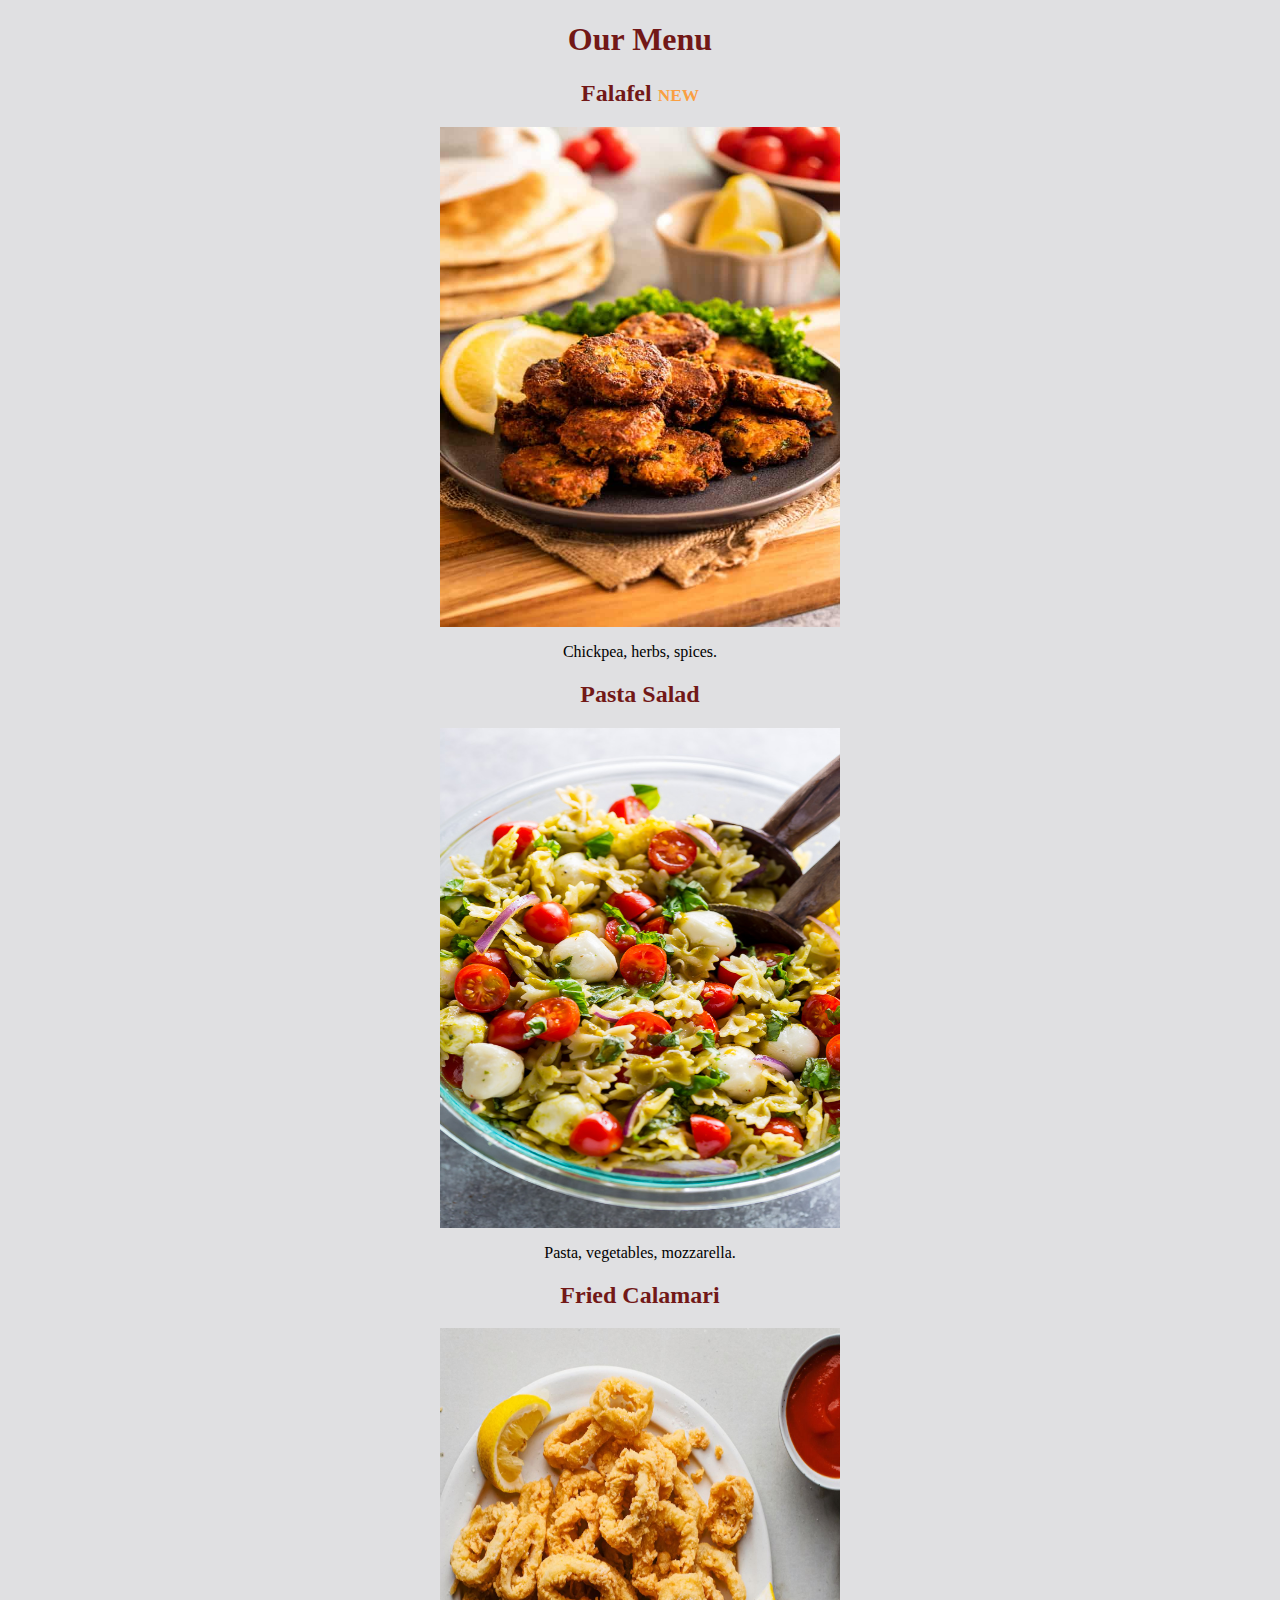
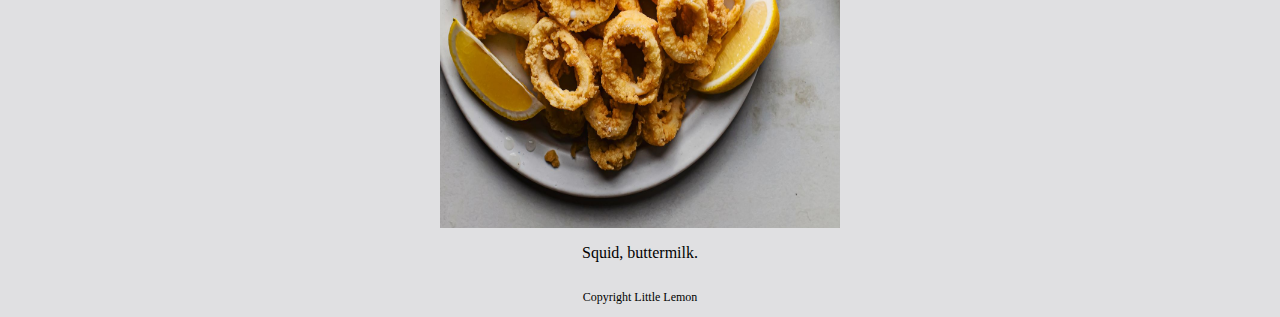
==== Restaurant/index.html @ 843a1fa7 "Added files via upload" ====
<!DOCTYPE html>
<html>
<head>
    <link rel="stylesheet" href="style.css">

    <title>Little Lemon</title>
 
</head>

<body>
    
    <div class="center-text">
    
        <h1>Our Menu</h1>

        <h2>Falafel <span>NEW</span></h2>
        <div>
            <img src="Falafel.jpg" id="logo"
                 width="400" 
                 height="500" />
        </div>
        <p>Chickpea, herbs, spices.</p>
        <h2>Pasta Salad</h2>
        <div>
            <img src="Pasta-Salad.jpg" id="logo"
            width="400" 
            height="500" />
        </div>
        <p>Pasta, vegetables, mozzarella.</p>
        <h2>Fried Calamari</h2>
        <div>
            <img src="fried-calamari.jpeg" id="logo"
            width="400" 
            height="500" />
        </div>
        <p>Squid, buttermilk.</p>
    </div>
    <div class="center-text">
        <p id="copyright">
            Copyright Little Lemon
        </p>
    </div>
</body>
</html>
---- Restaurant/style.css ----
body {
    background-color: #e0e0e2;
}

h1 {
    color: #721817
}

h2{
    color: #721817;
}


.center-text{
    text-align: center;
}
#logo {
    margin-left: auto;
    margin-right: auto;
    display: block;
}
h2>span{
    font-size: 0.72em;
    color: #FA9F42;
}

#copyright {
    font-size: 0.75em;
    padding-top: 12px;
}
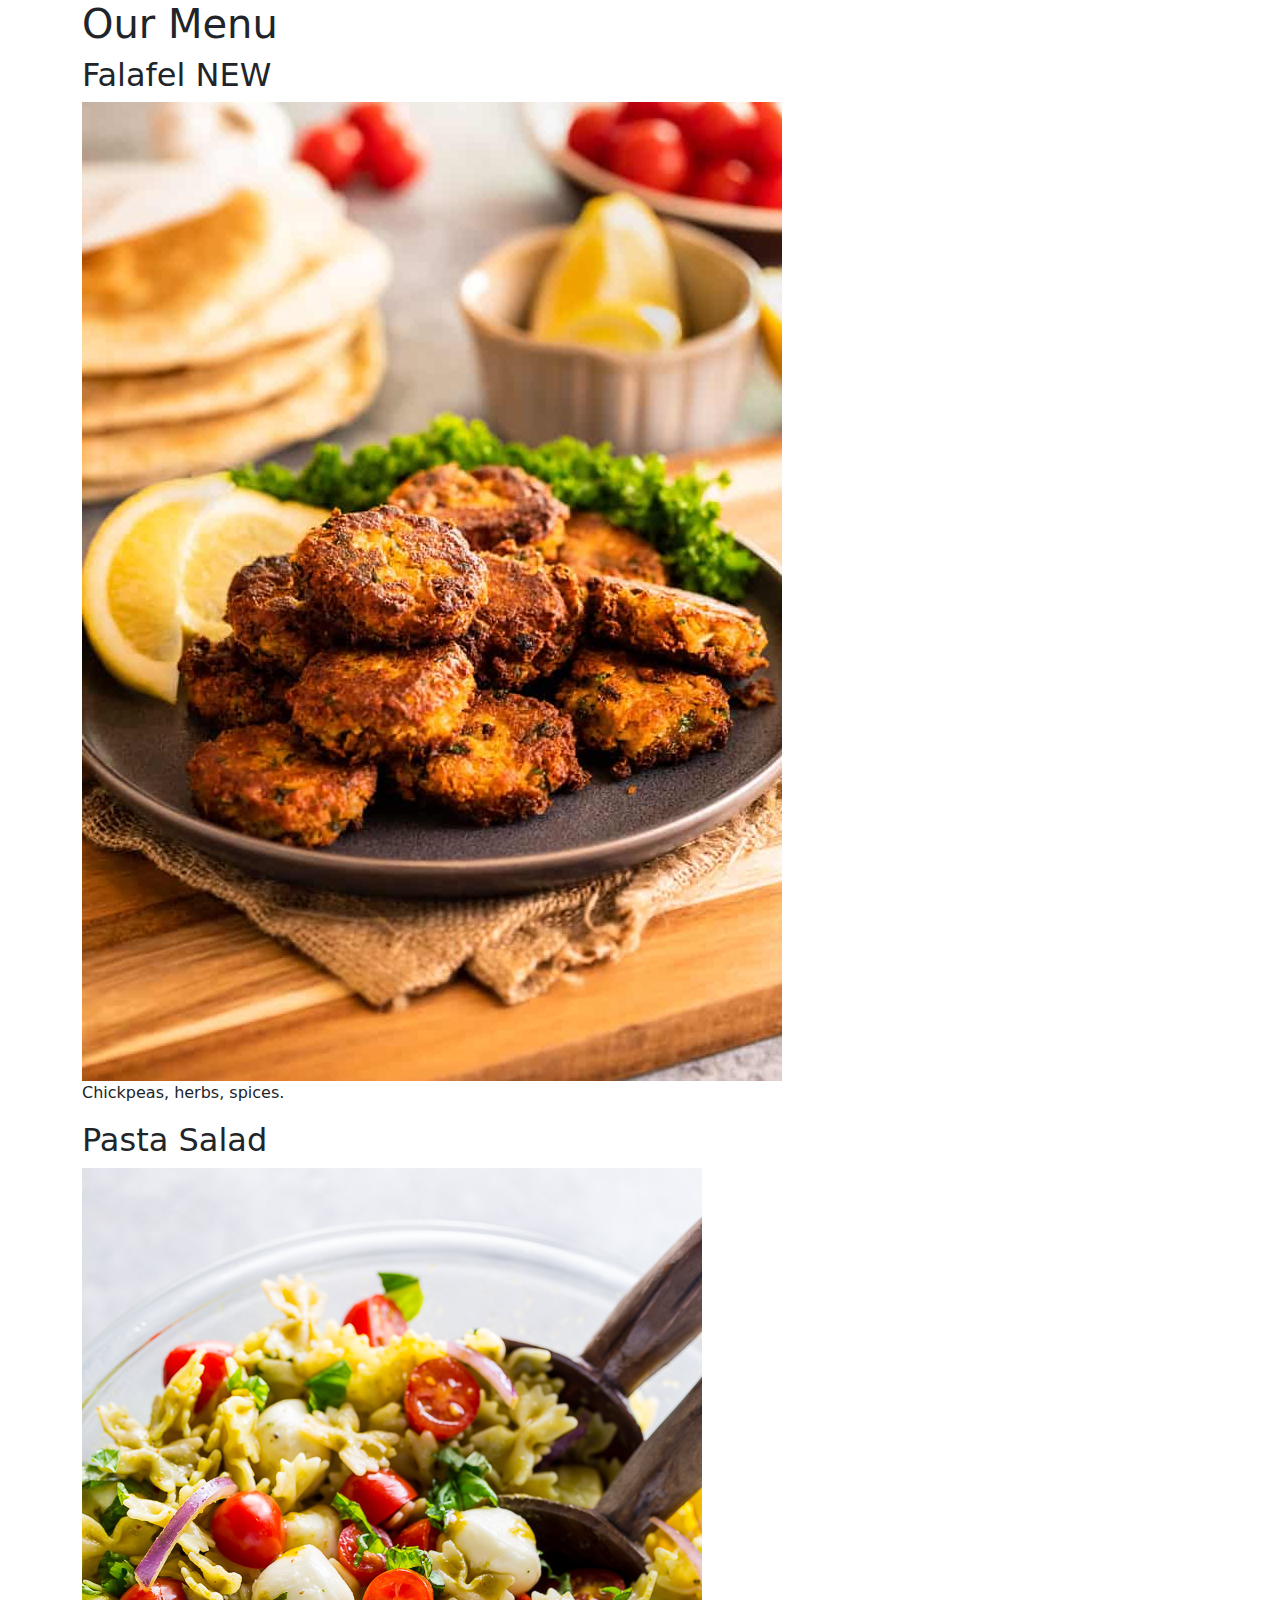
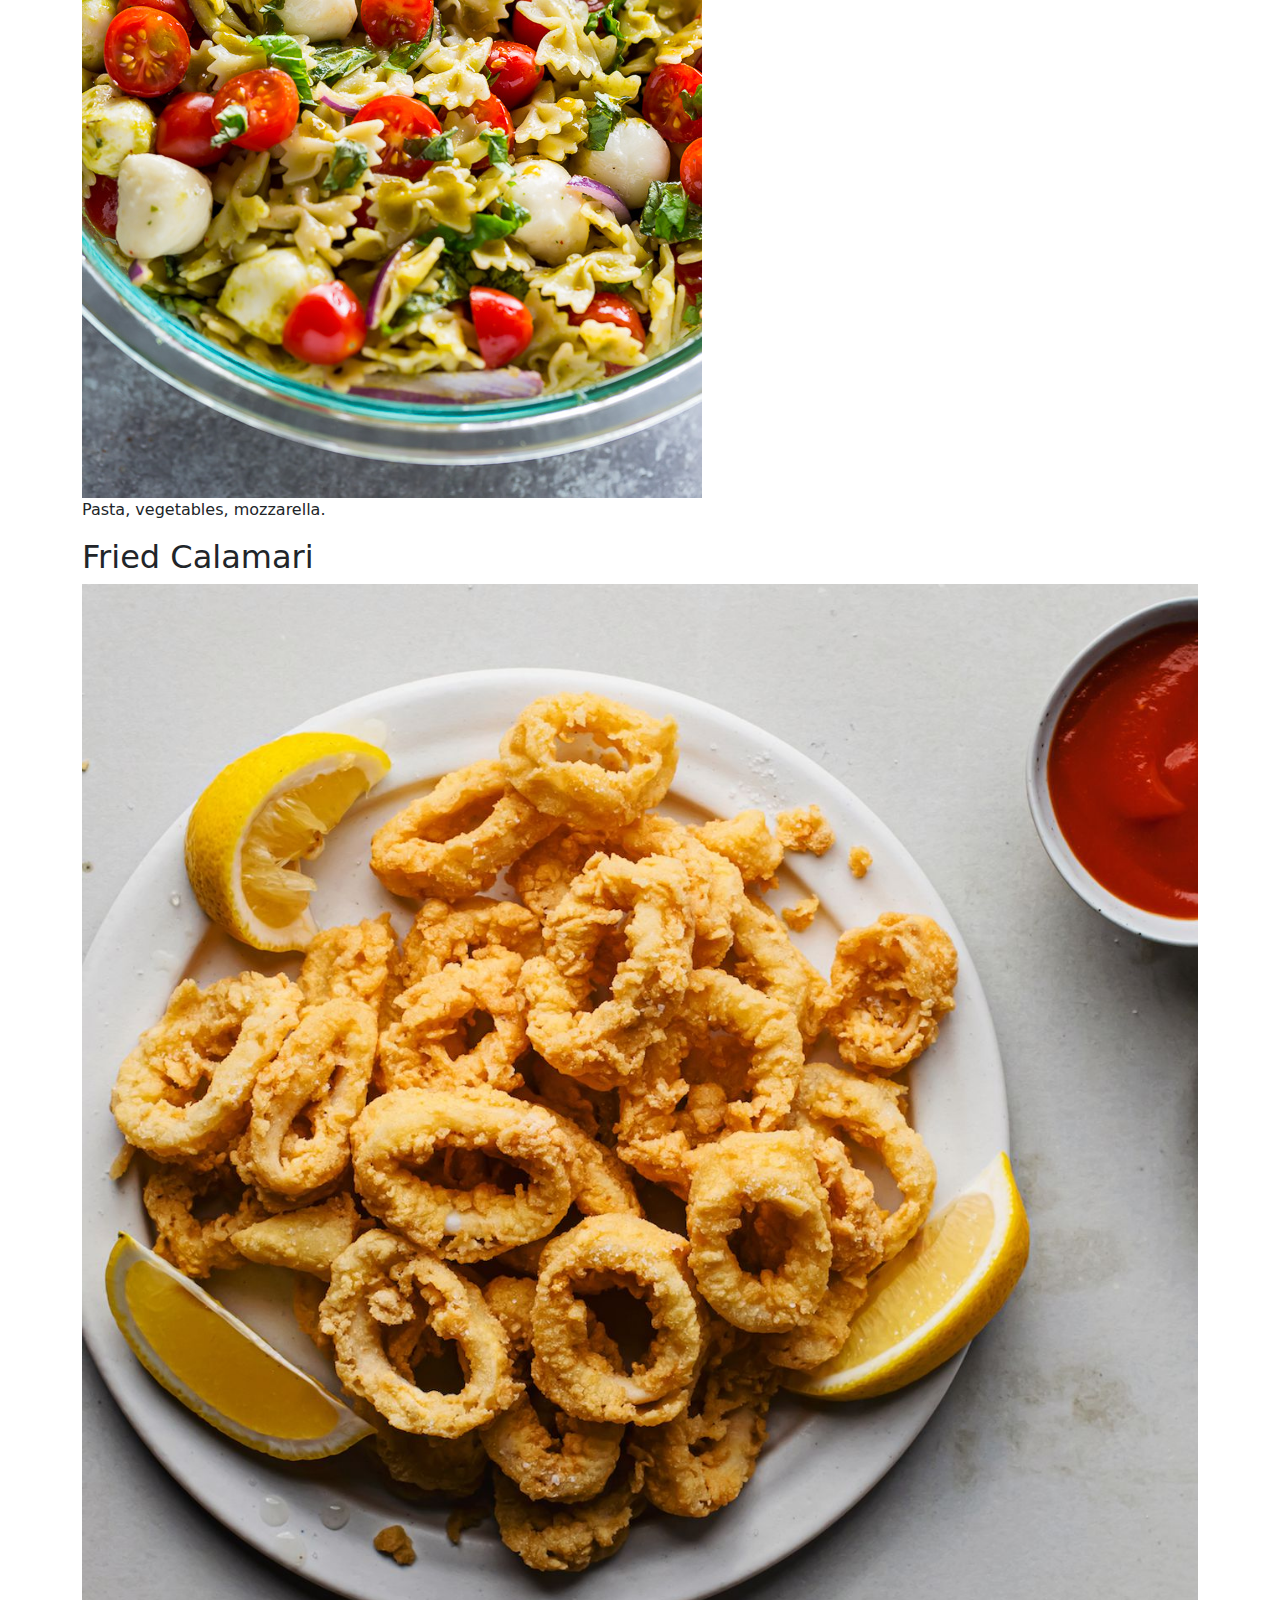
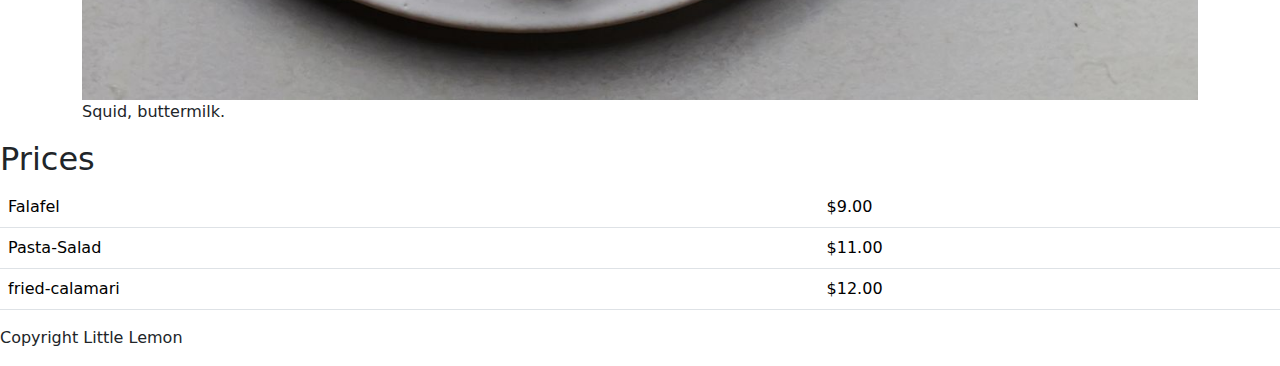
==== commit e8162cc5: "Update index.html" ====
--- a/Restaurant/index.html
+++ b/Restaurant/index.html
@@ -1,44 +1,67 @@
 <!DOCTYPE html>
 <html>
 <head>
-    <link rel="stylesheet" href="style.css">
 
     <title>Little Lemon</title>
- 
+    <link href="https://cdn.jsdelivr.net/npm/bootstrap@5.1.3/dist/css/bootstrap.min.css" rel="stylesheet" href="style.css"> 
 </head>
+<body>
+
+</div>
+
+</body>
 
 <body>
     
     <div class="center-text">
     
+        <div class="container">
+            <div class="col">
         <h1>Our Menu</h1>
+            </div>  
 
         <h2>Falafel <span>NEW</span></h2>
         <div>
-            <img src="Falafel.jpg" id="logo"
-                 width="400" 
-                 height="500" />
+            <img src="Falafel.jpg" class="img-fluid"/>
         </div>
-        <p>Chickpea, herbs, spices.</p>
+        <p>Chickpeas, herbs, spices.</p>
         <h2>Pasta Salad</h2>
         <div>
-            <img src="Pasta-Salad.jpg" id="logo"
-            width="400" 
-            height="500" />
+            <img src="Pasta-Salad.jpg" class="img-fluid"/>
         </div>
         <p>Pasta, vegetables, mozzarella.</p>
         <h2>Fried Calamari</h2>
         <div>
-            <img src="fried-calamari.jpeg" id="logo"
-            width="400" 
-            height="500" />
+            <img src="fried-calamari.jpeg" class="img-fluid"/>
         </div>
         <p>Squid, buttermilk.</p>
     </div>
+    <div class="col">
+<h2>Prices</h2>
+<table class="table">
+<tr>
+<td>Falafel</td>
+<td>$9.00</td>
+
+</tr>
+<tr>
+    <td>Pasta-Salad</td>
+    <td>$11.00</td>
+</tr>
+<tr>
+<td>fried-calamari</td>
+<td>$12.00</td>
+
+</tr>
+
+</table>
+
+    </div>
+
     <div class="center-text">
         <p id="copyright">
             Copyright Little Lemon
         </p>
     </div>
 </body>
-</html>+</html>
